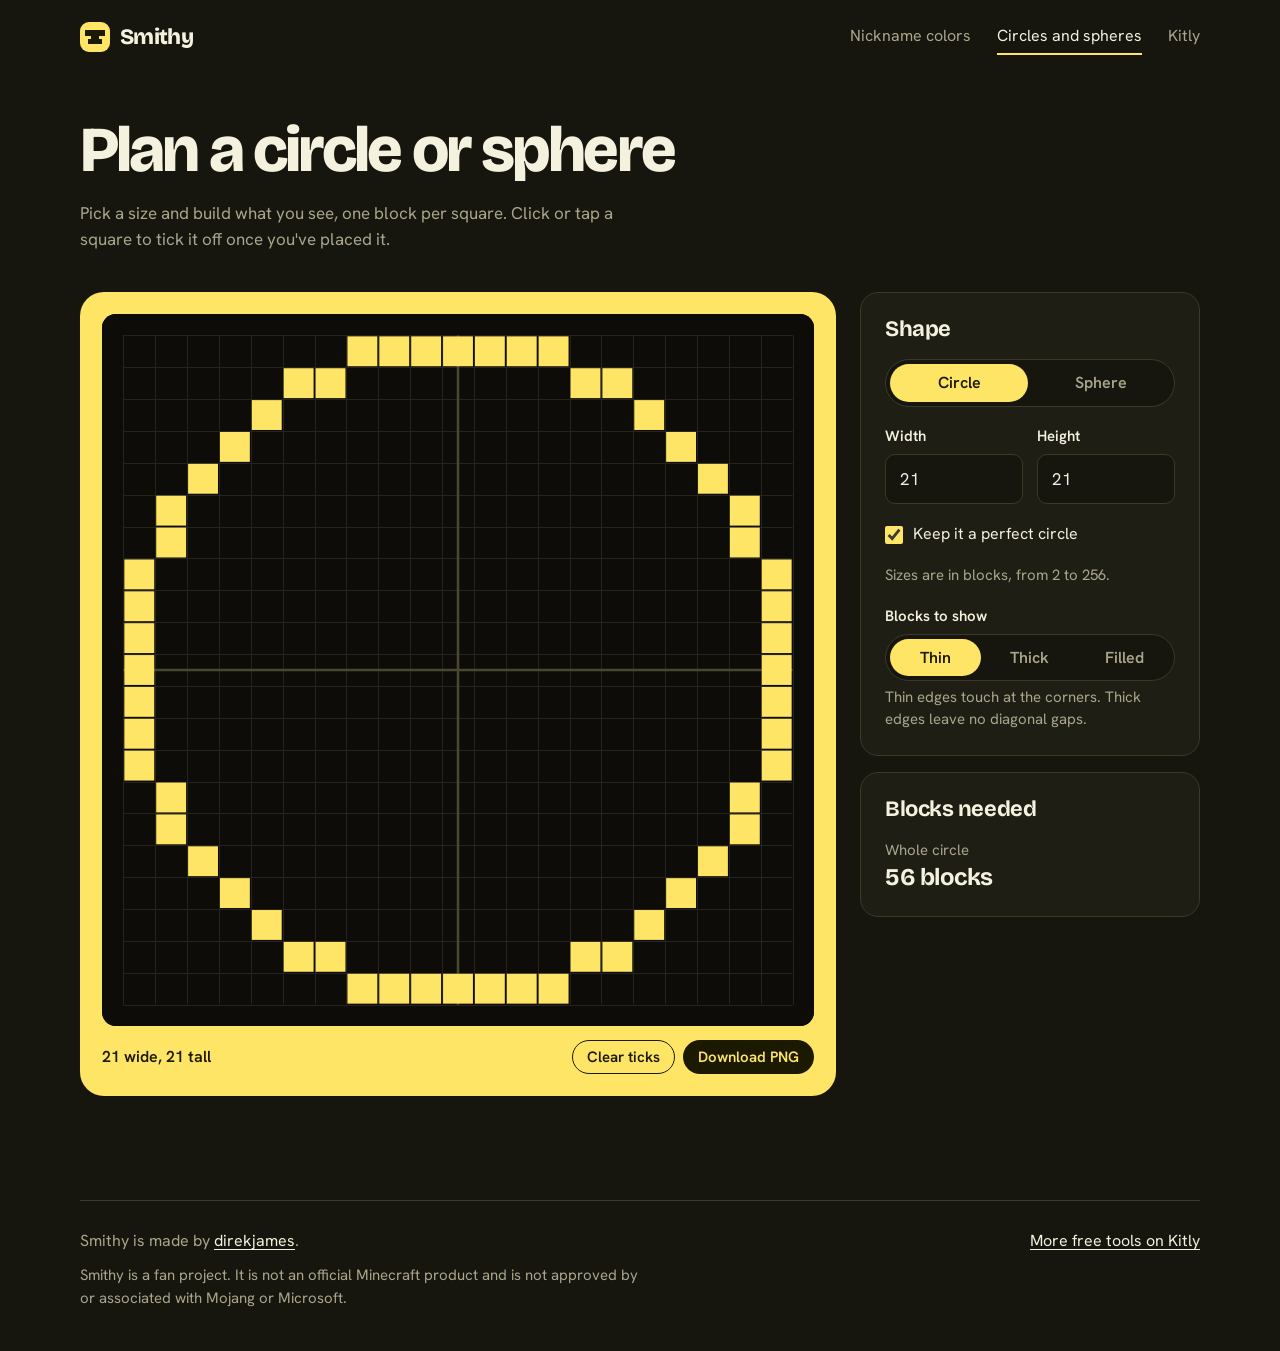
==== circles.html @ 697c505d "1.0.0" ====
<!doctype html>
<html lang="en">
<head>
  <meta charset="utf-8">
  <meta name="viewport" content="width=device-width, initial-scale=1">
  <title>Circles and spheres | Smithy</title>
  <meta name="description" content="Plan a Minecraft circle, oval or sphere block by block, with layer views and block counts.">
  <meta name="theme-color" content="#16150e">
  <meta property="og:title" content="Circles and spheres | Smithy">
  <meta property="og:description" content="Plan a Minecraft circle, oval or sphere block by block, with layer views and block counts.">
  <meta property="og:type" content="website">
  <link rel="icon" href="data:image/svg+xml,%3Csvg xmlns='http://www.w3.org/2000/svg' viewBox='0 0 32 32'%3E%3Crect width='32' height='32' rx='9' fill='%23ffe566'/%3E%3Cpath fill='%231b1900' d='M6 9h20v6h-6v3h3v5H9v-5h3v-3H6z'/%3E%3C/svg%3E">
  <link rel="preconnect" href="https://fonts.googleapis.com">
  <link rel="preconnect" href="https://fonts.gstatic.com" crossorigin>
  <link href="https://fonts.googleapis.com/css2?family=Bricolage+Grotesque:opsz,wght@12..96,500;12..96,700;12..96,800&family=Hanken+Grotesk:wght@400;600&display=swap" rel="stylesheet">
  <link rel="stylesheet" href="assets/style.css">
</head>
<body>
  <a class="skip" href="#main">Skip to the tool</a>

  <header class="wrap topbar">
    <a class="mark" href="./" aria-label="Smithy home">
      <span class="mark-tile" aria-hidden="true">
        <svg viewBox="0 0 30 30"><path fill="currentColor" d="M5 8h20v6h-6v3h3v5H8v-5h3v-3H5z"/></svg>
      </span>Smithy
    </a>
    <nav class="nav" aria-label="Main">
      <a href="nickname.html">Nickname colors</a>
      <a href="circles.html" aria-current="page">Circles and spheres</a>
      <a href="https://direkjames.github.io/">Kitly</a>
    </nav>
  </header>

  <main class="wrap" id="main">
    <div class="intro">
      <h1 class="intro-title">Plan a circle or sphere</h1>
      <p class="intro-text">Pick a size and build what you see, one block per square. Click or tap a square to tick it off once you've placed it.</p>
    </div>

    <noscript><p class="noscript">This tool needs JavaScript. Turn it on in your browser, then reload the page.</p></noscript>

    <div class="layout layout-plan">
      <div class="stage-card">
        <div class="board"><canvas id="board" role="img" aria-label="Block layout"></canvas></div>

        <div class="layers" id="layers" hidden>
          <button class="layer-step" type="button" id="layer-down" aria-label="Layer below">
            <svg viewBox="0 0 24 24" fill="none" stroke="currentColor" stroke-width="2.4" stroke-linecap="round" stroke-linejoin="round" aria-hidden="true"><path d="m6 9 6 6 6-6"/></svg>
          </button>
          <input type="range" id="layer" min="1" max="1" value="1" aria-label="Layer">
          <button class="layer-step" type="button" id="layer-up" aria-label="Layer above">
            <svg viewBox="0 0 24 24" fill="none" stroke="currentColor" stroke-width="2.4" stroke-linecap="round" stroke-linejoin="round" aria-hidden="true"><path d="m6 15 6-6 6 6"/></svg>
          </button>
        </div>

        <div class="board-bar">
          <p class="board-readout" id="readout" aria-live="polite"></p>
          <div class="board-actions">
            <button class="btn btn-ink-line btn-small" type="button" id="clear-ticks">Clear ticks</button>
            <button class="btn btn-ink btn-small" type="button" id="download">Download PNG</button>
          </div>
        </div>
      </div>

      <div class="side">
        <form class="panel" id="controls" autocomplete="off">
          <h2 class="panel-title">Shape</h2>

          <div class="seg" role="radiogroup" aria-label="Shape">
            <label class="seg-item"><input type="radio" name="shape" value="circle" checked><span>Circle</span></label>
            <label class="seg-item"><input type="radio" name="shape" value="sphere"><span>Sphere</span></label>
          </div>

          <div id="circle-size">
            <div class="field-row">
              <div class="field">
                <label for="width">Width</label>
                <input type="number" id="width" name="width" min="2" max="256" step="1" value="21" inputmode="numeric">
              </div>
              <div class="field">
                <label for="height">Height</label>
                <input type="number" id="height" name="height" min="2" max="256" step="1" value="21" inputmode="numeric">
              </div>
            </div>
          </div>
          <label class="check" id="lock-row"><input type="checkbox" name="lock" checked><span>Keep it a perfect circle</span></label>

          <div class="field" id="sphere-size" hidden>
            <label for="diameter">Diameter</label>
            <input type="number" id="diameter" name="diameter" min="2" max="128" step="1" value="21" inputmode="numeric">
          </div>

          <p class="hint" id="size-hint">Sizes are in blocks, from 2 to 256.</p>

          <div class="field" id="circle-style">
            <span class="group-label" id="style-label">Blocks to show</span>
            <div class="seg" role="radiogroup" aria-labelledby="style-label">
              <label class="seg-item"><input type="radio" name="style" value="thin" checked><span>Thin</span></label>
              <label class="seg-item"><input type="radio" name="style" value="thick"><span>Thick</span></label>
              <label class="seg-item"><input type="radio" name="style" value="filled"><span>Filled</span></label>
            </div>
            <p class="hint">Thin edges touch at the corners. Thick edges leave no diagonal gaps.</p>
          </div>

          <div class="field" id="sphere-style" hidden>
            <span class="group-label" id="fill-label">Inside</span>
            <div class="seg" role="radiogroup" aria-labelledby="fill-label">
              <label class="seg-item"><input type="radio" name="fill" value="hollow" checked><span>Hollow</span></label>
              <label class="seg-item"><input type="radio" name="fill" value="solid"><span>Solid</span></label>
            </div>
            <p class="hint">The faint squares show the layer below, so you can line each layer up.</p>
          </div>
        </form>

        <div class="panel">
          <h2 class="panel-title">Blocks needed</h2>
          <dl class="stats">
            <div class="stat" id="stat-layer" hidden><dt id="stat-layer-label">This layer</dt><dd id="stat-layer-value"></dd></div>
            <div class="stat"><dt id="stat-total-label">Total</dt><dd id="stat-total-value"></dd></div>
          </dl>
        </div>
      </div>
    </div>
  </main>

  <footer class="wrap">
    <div class="footer">
      <div class="footer-row">
        <p>Smithy is made by <a href="https://github.com/direkjames" target="_blank" rel="noopener">direkjames</a>.</p>
        <p><a href="https://direkjames.github.io/">More free tools on Kitly</a></p>
      </div>
      <p class="footer-small">Smithy is a fan project. It is not an official Minecraft product and is not approved by or associated with Mojang or Microsoft.</p>
    </div>
  </footer>

  <script src="assets/circle.js"></script>
</body>
</html>
---- assets/style.css ----
:root {
  --bg: #16150e;
  --surface: #1f1e15;
  --surface-hi: #2a281b;
  --line: #3b3927;
  --text: #f4f1de;
  --muted: #aaa68c;
  --accent: #ffe566;
  --accent-ink: #1b1900;
  --danger: #ff9d8a;

  --font-display: "Bricolage Grotesque", "Segoe UI", system-ui, sans-serif;
  --font-body: "Hanken Grotesk", "Segoe UI", system-ui, -apple-system, sans-serif;
  --font-code: ui-monospace, "Cascadia Mono", Consolas, Menlo, monospace;

  --wrap: 1120px;
  --gutter: clamp(16px, 4vw, 40px);
  color-scheme: dark;
}

* { box-sizing: border-box; }

html { -webkit-text-size-adjust: 100%; }

body {
  margin: 0;
  background: var(--bg);
  color: var(--text);
  font-family: var(--font-body);
  font-size: 1.0625rem;
  line-height: 1.55;
  -webkit-font-smoothing: antialiased;
}

a { color: inherit; }

[hidden] { display: none !important; }

:focus-visible {
  outline: 2px solid var(--accent);
  outline-offset: 3px;
  border-radius: 6px;
}

.wrap {
  width: 100%;
  max-width: calc(var(--wrap) + var(--gutter) * 2);
  margin: 0 auto;
  padding: 0 var(--gutter);
}

.skip { position: absolute; left: -9999px; }
.skip:focus {
  left: var(--gutter);
  top: 12px;
  z-index: 20;
  background: var(--accent);
  color: var(--accent-ink);
  padding: 8px 14px;
  border-radius: 8px;
}

/* Top bar */

.topbar {
  display: flex;
  flex-wrap: wrap;
  align-items: center;
  justify-content: space-between;
  gap: 10px 24px;
  padding-top: 20px;
  padding-bottom: 20px;
}

.mark {
  display: inline-flex;
  align-items: center;
  gap: 10px;
  font-family: var(--font-display);
  font-weight: 800;
  font-size: 1.375rem;
  letter-spacing: -0.03em;
  text-decoration: none;
}
.mark-tile {
  display: grid;
  place-items: center;
  width: 30px;
  height: 30px;
  border-radius: 9px;
  background: var(--accent);
  color: var(--accent-ink);
}
.mark-tile svg { width: 30px; height: 30px; display: block; }

.nav {
  display: flex;
  flex-wrap: wrap;
  gap: 6px clamp(14px, 3vw, 26px);
  font-size: 1rem;
}
.nav a {
  color: var(--muted);
  text-decoration: none;
  padding: 4px 0;
  border-bottom: 2px solid transparent;
}
.nav a:hover { color: var(--text); }
.nav a[aria-current="page"] {
  color: var(--text);
  border-bottom-color: var(--accent);
}

/* Intro */

.intro { padding: clamp(20px, 4vw, 44px) 0 clamp(24px, 4vw, 40px); }

.intro-title {
  margin: 0;
  max-width: 18ch;
  font-family: var(--font-display);
  font-weight: 800;
  font-size: clamp(2.25rem, 6vw, 4rem);
  line-height: 0.98;
  letter-spacing: -0.045em;
}

.intro-text {
  margin: 18px 0 0;
  max-width: 58ch;
  color: var(--muted);
}

/* Home page tool cards */

.tools {
  display: grid;
  grid-template-columns: repeat(auto-fit, minmax(min(100%, 340px), 1fr));
  gap: 16px;
}

.tool {
  display: flex;
  flex-direction: column;
  align-items: flex-start;
  background: var(--surface);
  border: 1px solid var(--line);
  border-radius: 24px;
  padding: clamp(22px, 3vw, 32px);
}
.tool-art {
  width: 100%;
  border-radius: 14px;
  background: var(--bg);
  border: 1px solid var(--line);
  padding: 22px;
  display: grid;
  place-items: center;
  min-height: 158px;
}
.tool-art svg { display: block; width: 110px; height: 110px; }
.tool-sample {
  font-family: var(--font-code);
  font-weight: 700;
  font-size: clamp(1.75rem, 5vw, 2.5rem);
  letter-spacing: 0.02em;
}
.tool-name {
  margin: 22px 0 8px;
  font-family: var(--font-display);
  font-weight: 700;
  font-size: clamp(1.625rem, 3.4vw, 2.125rem);
  line-height: 1.05;
  letter-spacing: -0.03em;
}
.tool-desc { margin: 0 0 24px; color: var(--muted); max-width: 44ch; }
.tool .btn { margin-top: auto; }

/* Two-column tool layout */

.layout {
  display: grid;
  grid-template-columns: minmax(0, 1fr) minmax(0, 460px);
  gap: 24px;
  align-items: start;
}
.layout-plan { grid-template-columns: minmax(0, 1fr) 340px; }
.layout-nick .side { position: static; }

.controls { display: grid; gap: 16px; min-width: 0; }

.side {
  position: sticky;
  top: 20px;
  display: grid;
  gap: 16px;
  min-width: 0;
}

/* The stage: the one loud thing on each page */

.stage-card {
  background: var(--accent);
  color: var(--accent-ink);
  border-radius: 24px;
  padding: clamp(14px, 2vw, 22px);
}
.stage-card :focus-visible { outline-color: var(--accent-ink); }

/* Buttons */

.btn {
  display: inline-flex;
  align-items: center;
  justify-content: center;
  gap: 8px;
  padding: 11px 18px;
  border-radius: 999px;
  border: 1.5px solid transparent;
  background: transparent;
  font: inherit;
  font-weight: 600;
  font-size: 1rem;
  line-height: 1.2;
  text-decoration: none;
  cursor: pointer;
  transition: background-color 0.15s, color 0.15s, border-color 0.15s;
}
.btn-small { padding: 7px 14px; font-size: 0.9375rem; }

.btn-accent { background: var(--accent); color: var(--accent-ink); }
.btn-accent:hover { background: #fff0a3; }

.btn-ink { background: var(--accent-ink); color: var(--accent); }
.btn-ink:hover { background: #33300a; }

.btn-ink-line { border-color: var(--accent-ink); color: var(--accent-ink); }
.btn-ink-line:hover { background: var(--accent-ink); color: var(--accent); }

.btn-line { border-color: var(--line); color: var(--text); }
.btn-line:hover { border-color: var(--accent); color: var(--accent); }

/* Panels and fields */

.panel {
  display: grid;
  gap: 18px;
  background: var(--surface);
  border: 1px solid var(--line);
  border-radius: 18px;
  padding: clamp(18px, 2.4vw, 24px);
  min-width: 0;
}

.panel-title {
  margin: 0;
  font-family: var(--font-display);
  font-weight: 700;
  font-size: 1.375rem;
  line-height: 1.1;
  letter-spacing: -0.02em;
}

.field { display: grid; gap: 6px; min-width: 0; }

.field-row {
  display: grid;
  grid-template-columns: repeat(2, minmax(0, 1fr));
  gap: 14px;
}

.field label,
.group-label {
  font-size: 0.9375rem;
  font-weight: 600;
  color: var(--text);
}
.group-label { margin: 0; }

input[type="text"],
input[type="number"],
select {
  width: 100%;
  padding: 11px 14px;
  background: var(--bg);
  color: var(--text);
  border: 1.5px solid var(--line);
  border-radius: 10px;
  font: inherit;
}
input[type="text"]::placeholder { color: #7d7a64; }
input[type="text"]:focus,
input[type="number"]:focus,
select:focus {
  outline: none;
  border-color: var(--accent);
}

input[type="range"] { width: 100%; accent-color: var(--accent); }

.hint {
  margin: 0;
  color: var(--muted);
  font-size: 0.9375rem;
  line-height: 1.45;
}
.hint.is-error { color: var(--danger); }

.check {
  display: flex;
  align-items: center;
  gap: 10px;
  font-size: 1rem;
  cursor: pointer;
}
.check input {
  width: 18px;
  height: 18px;
  margin: 0;
  accent-color: var(--accent);
}
.checks { display: flex; flex-wrap: wrap; gap: 10px 22px; }

/* Segmented choice */

.seg {
  display: grid;
  grid-auto-flow: column;
  grid-auto-columns: 1fr;
  gap: 4px;
  padding: 4px;
  background: var(--bg);
  border: 1px solid var(--line);
  border-radius: 999px;
}
.seg-item { position: relative; cursor: pointer; }
.seg-item input {
  position: absolute;
  inset: 0;
  width: 100%;
  height: 100%;
  margin: 0;
  opacity: 0;
  cursor: pointer;
}
.seg-item span {
  display: block;
  padding: 9px 6px;
  border-radius: 999px;
  text-align: center;
  font-weight: 600;
  font-size: 1rem;
  line-height: 1.2;
  color: var(--muted);
  transition: background-color 0.15s, color 0.15s;
}
.seg-item:hover span { color: var(--text); }
.seg-item input:checked + span {
  background: var(--accent);
  color: var(--accent-ink);
}
.seg-item input:focus-visible + span {
  outline: 2px solid var(--accent);
  outline-offset: 2px;
}

/* ---------- Nickname colors ---------- */

.chat {
  background: #0d0c08;
  border-radius: 14px;
  padding: clamp(18px, 3vw, 28px) clamp(14px, 2.4vw, 22px);
  font-family: var(--font-code);
  overflow: hidden;
}
.chat-name {
  margin: 0;
  font-size: clamp(1.75rem, 4.4vw, 2.75rem);
  font-weight: 700;
  line-height: 1.15;
  overflow-wrap: anywhere;
  white-space: pre-wrap;
  min-height: 1.15em;
}
.chat-line {
  margin: 14px 0 0;
  font-size: 1rem;
  line-height: 1.4;
  color: #ffffff;
  text-shadow: 0.09em 0.09em 0 #3f3f3f;
  overflow-wrap: anywhere;
  white-space: pre-wrap;
}
.chat .is-bold { font-weight: 800; }
.chat-line .is-bold { font-weight: 700; }
.chat .is-italic { font-style: italic; }
.chat .is-under { text-decoration-line: underline; }
.chat .is-strike { text-decoration-line: line-through; }
.chat .is-under.is-strike { text-decoration-line: underline line-through; }

.stops { display: grid; gap: 8px; }
.stop {
  display: flex;
  align-items: center;
  gap: 10px;
  padding: 6px 8px 6px 6px;
  background: var(--bg);
  border: 1.5px solid var(--line);
  border-radius: 10px;
}
.stop input[type="color"] {
  flex: none;
  width: 44px;
  height: 32px;
  padding: 0;
  border: 0;
  border-radius: 6px;
  background: none;
  cursor: pointer;
}
.stop input[type="color"]::-webkit-color-swatch-wrapper { padding: 0; }
.stop input[type="color"]::-webkit-color-swatch { border: 1px solid var(--line); border-radius: 6px; }
.stop input[type="color"]::-moz-color-swatch { border: 1px solid var(--line); border-radius: 6px; }
.stop input[type="text"] {
  flex: 1;
  min-width: 0;
  padding: 6px 8px;
  border: 0;
  background: transparent;
  font-family: var(--font-code);
  font-size: 0.9375rem;
}
.stop input[type="text"]:focus { outline: 2px solid var(--accent); outline-offset: 0; border-radius: 6px; }
.stop-remove {
  flex: none;
  width: 32px;
  height: 32px;
  display: grid;
  place-items: center;
  border: 0;
  border-radius: 8px;
  background: transparent;
  color: var(--muted);
  cursor: pointer;
}
.stop-remove:hover { color: var(--danger); background: var(--surface-hi); }
.stop-remove svg { width: 16px; height: 16px; }

.presets {
  display: grid;
  grid-template-columns: repeat(auto-fill, minmax(104px, 1fr));
  gap: 8px;
}
.preset {
  display: grid;
  gap: 6px;
  padding: 6px 6px 8px;
  background: var(--bg);
  border: 1.5px solid var(--line);
  border-radius: 12px;
  color: var(--text);
  font: inherit;
  font-size: 0.9375rem;
  cursor: pointer;
  transition: border-color 0.15s;
}
.preset:hover { border-color: var(--accent); }
.preset-bar { display: block; height: 26px; border-radius: 7px; }

.outputs { display: grid; gap: 12px; }
.out {
  display: grid;
  gap: 10px;
  background: var(--surface);
  border: 1px solid var(--line);
  border-radius: 18px;
  padding: 18px;
  min-width: 0;
}
.out-head {
  display: flex;
  align-items: flex-start;
  justify-content: space-between;
  gap: 12px;
}
.out-name {
  margin: 0;
  font-family: var(--font-display);
  font-weight: 700;
  font-size: 1.125rem;
  line-height: 1.2;
  letter-spacing: -0.01em;
}
.out-where { margin: 2px 0 0; color: var(--muted); font-size: 0.9375rem; line-height: 1.4; }
.out-code {
  margin: 0;
  padding: 12px;
  max-height: 132px;
  overflow: auto;
  background: var(--bg);
  border: 1px solid var(--line);
  border-radius: 10px;
  font-family: var(--font-code);
  font-size: 0.875rem;
  line-height: 1.5;
  white-space: pre-wrap;
  word-break: break-all;
}
.out-meta { margin: 0; color: var(--muted); font-size: 0.9375rem; line-height: 1.4; }
.out-meta.is-long { color: var(--accent); }

/* ---------- Circles and spheres ---------- */

.board {
  position: relative;
  background: #0d0c08;
  border-radius: 14px;
  overflow: hidden;
  aspect-ratio: 1 / 1;
}
.board canvas {
  position: absolute;
  inset: 0;
  width: 100%;
  height: 100%;
  display: block;
  cursor: crosshair;
  touch-action: manipulation;
}

.board-bar {
  display: flex;
  flex-wrap: wrap;
  align-items: center;
  justify-content: space-between;
  gap: 10px 16px;
  margin-top: 14px;
}
.board-readout {
  margin: 0;
  font-weight: 600;
  font-size: 1rem;
  line-height: 1.3;
}
.board-actions { display: flex; flex-wrap: wrap; gap: 8px; }

.layers {
  display: grid;
  grid-template-columns: auto minmax(0, 1fr) auto;
  align-items: center;
  gap: 10px;
  margin-top: 14px;
}
.layers input[type="range"] { accent-color: var(--accent-ink); }
.layer-step {
  width: 40px;
  height: 40px;
  display: grid;
  place-items: center;
  border: 1.5px solid var(--accent-ink);
  border-radius: 999px;
  background: transparent;
  color: var(--accent-ink);
  cursor: pointer;
}
.layer-step:hover { background: var(--accent-ink); color: var(--accent); }
.layer-step svg { width: 18px; height: 18px; }

.stats { margin: 0; display: grid; gap: 12px; }
.stat { display: grid; gap: 2px; }
.stat dt { color: var(--muted); font-size: 0.9375rem; }
.stat dd {
  margin: 0;
  font-family: var(--font-display);
  font-weight: 700;
  font-size: 1.5rem;
  line-height: 1.15;
  letter-spacing: -0.02em;
}
.stat dd small {
  display: block;
  font-family: var(--font-body);
  font-weight: 400;
  font-size: 0.9375rem;
  letter-spacing: 0;
  color: var(--muted);
  margin-top: 2px;
}

/* Footer */

.footer {
  margin-top: clamp(56px, 9vw, 104px);
  border-top: 1px solid var(--line);
  padding-top: 28px;
  padding-bottom: 40px;
  display: grid;
  gap: 10px;
  color: var(--muted);
  font-size: 1rem;
}
.footer-row {
  display: flex;
  flex-wrap: wrap;
  justify-content: space-between;
  gap: 12px 24px;
}
.footer p { margin: 0; }
.footer a { color: var(--text); text-underline-offset: 3px; }
.footer a:hover { color: var(--accent); }
.footer-small { font-size: 0.9375rem; max-width: 70ch; }

.noscript {
  border: 1px solid var(--line);
  border-radius: 14px;
  padding: 20px;
  color: var(--muted);
  margin-bottom: 16px;
}

/* Narrow screens */

@media (max-width: 900px) {
  .layout,
  .layout-plan {
    display: flex;
    flex-direction: column;
    align-items: stretch;
    gap: 16px;
  }
  .side { position: static; }

  /* Planner page: size first, then the board, then the counts */
  .layout-plan .side { display: contents; }
  .layout-plan #controls { order: 0; }
  .layout-plan .stage-card { order: 1; }
  .layout-plan .side > .panel:last-child { order: 2; }

  /* Nickname page: the preview sticks to the top while you change the options */
  .layout-nick .side { display: contents; }
  .layout-nick .stage-card {
    order: 0;
    position: sticky;
    top: 8px;
    z-index: 5;
    padding: 10px;
    border-radius: 18px;
    box-shadow: 0 10px 28px rgba(0, 0, 0, 0.5);
  }
  .layout-nick .chat { padding: 14px; }
  .layout-nick .chat-name { font-size: 1.5rem; }
  .layout-nick .chat-line { display: none; }
  .layout-nick .controls { order: 1; }
  .layout-nick .outputs { order: 2; }
}

@media (max-width: 420px) {
  .seg-item span { font-size: 0.9375rem; padding: 9px 4px; }
}

@media (prefers-reduced-motion: reduce) {
  * { transition: none !important; }
}
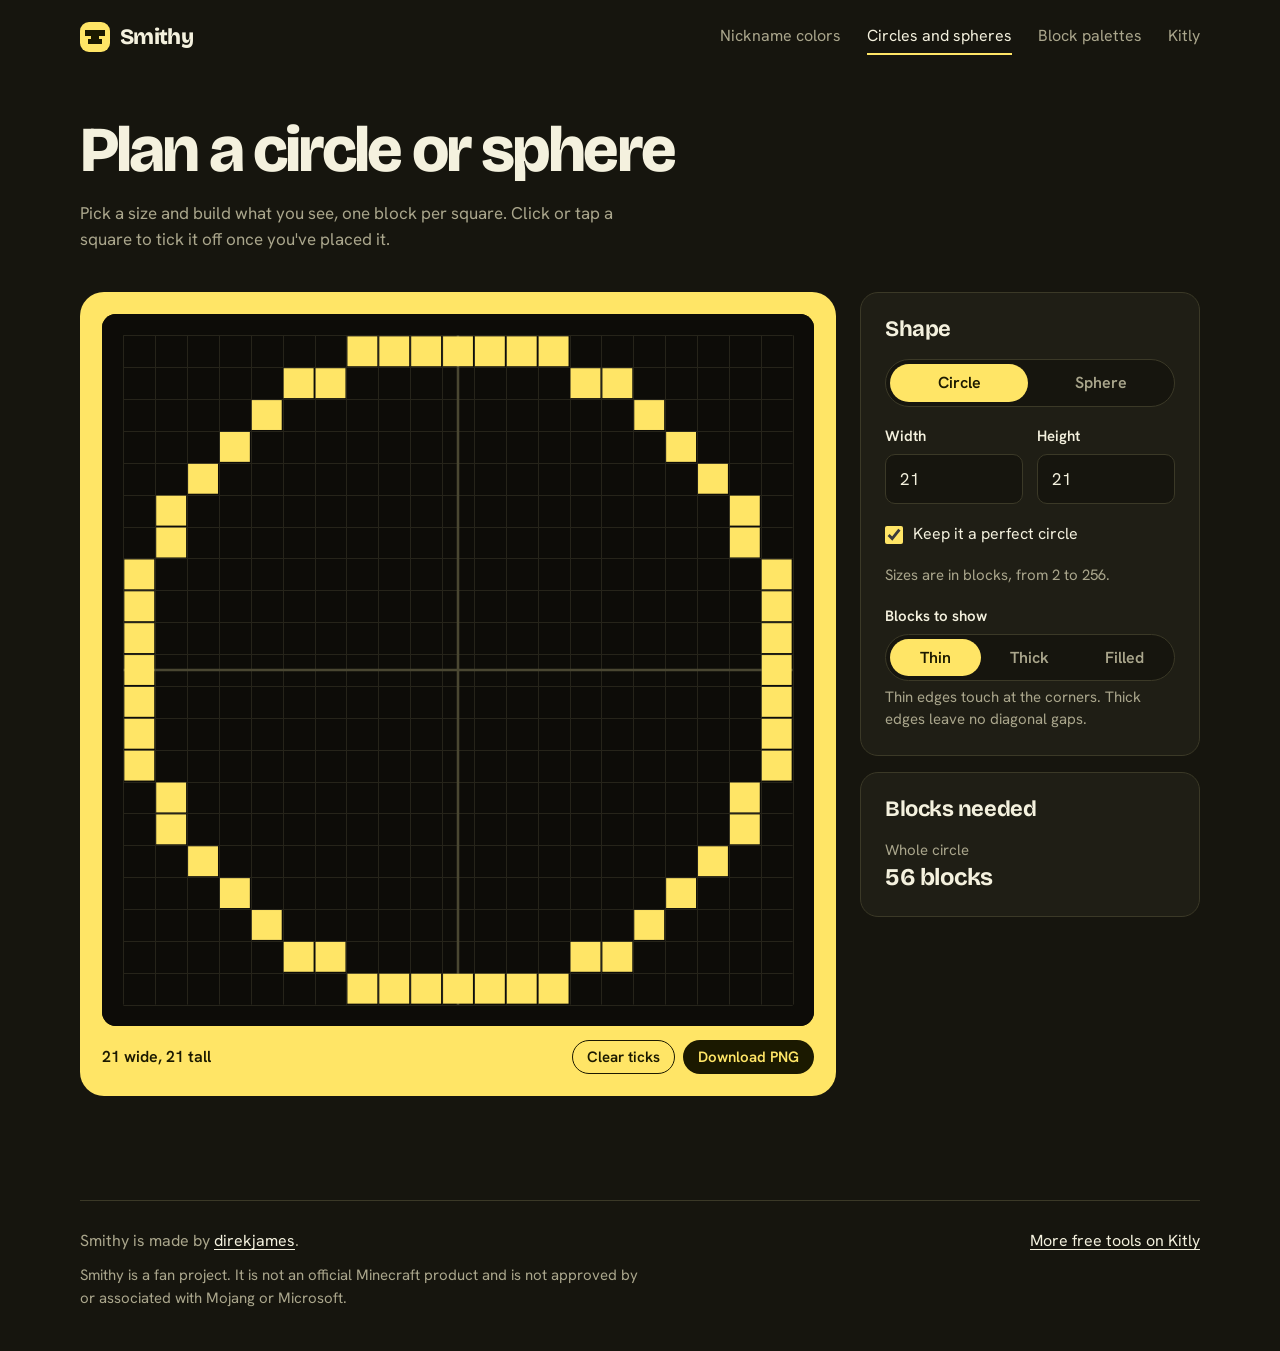
==== commit 6a622cb7: "Added Block Palette" ====
--- a/circles.html
+++ b/circles.html
@@ -27,6 +27,7 @@
     <nav class="nav" aria-label="Main">
       <a href="nickname.html">Nickname colors</a>
       <a href="circles.html" aria-current="page">Circles and spheres</a>
+      <a href="palettes.html">Block palettes</a>
       <a href="https://direkjames.github.io/">Kitly</a>
     </nav>
   </header>
--- a/assets/style.css
+++ b/assets/style.css
@@ -661,3 +661,175 @@
 @media (prefers-reduced-motion: reduce) {
   * { transition: none !important; }
 }
+
+/* ---------- Block palettes ---------- */
+
+.layout-match { grid-template-columns: 340px minmax(0, 1fr); }
+.section-gap { margin-top: 24px; }
+
+.section-head {
+  display: flex;
+  flex-wrap: wrap;
+  align-items: baseline;
+  justify-content: space-between;
+  gap: 6px 16px;
+  margin: clamp(32px, 5vw, 56px) 0 20px;
+}
+.section-title {
+  margin: 0;
+  font-family: var(--font-display);
+  font-weight: 700;
+  font-size: clamp(1.75rem, 4vw, 2.5rem);
+  line-height: 1.05;
+  letter-spacing: -0.03em;
+}
+
+/* A block picture. The canvas is 16 pixels wide and scales up with hard edges. */
+.blk {
+  display: block;
+  padding: 0;
+  border: 0;
+  background: none;
+  cursor: pointer;
+  line-height: 0;
+}
+.blk-img {
+  display: block;
+  width: 100%;
+  aspect-ratio: 1 / 1;
+  image-rendering: pixelated;
+  image-rendering: crisp-edges;
+}
+.blk:hover .blk-img,
+.blk:focus-visible .blk-img { outline: 3px solid #ffffff; outline-offset: -3px; }
+.blk:focus-visible { outline: none; }
+
+.swatch-board {
+  background: #0d0c08;
+  border-radius: 14px;
+  padding: clamp(14px, 2.4vw, 22px);
+  color: var(--text);
+}
+.match-head {
+  display: flex;
+  align-items: center;
+  gap: 14px;
+  margin-bottom: 18px;
+}
+.match-swatch {
+  flex: none;
+  width: 52px;
+  height: 52px;
+  border-radius: 12px;
+  border: 1px solid rgba(255, 255, 255, 0.25);
+}
+.match-title {
+  margin: 0;
+  font-family: var(--font-display);
+  font-weight: 700;
+  font-size: clamp(1.25rem, 2.6vw, 1.625rem);
+  line-height: 1.15;
+  letter-spacing: -0.02em;
+}
+.match-grid {
+  margin: 0;
+  padding: 0;
+  list-style: none;
+  display: grid;
+  grid-template-columns: repeat(auto-fill, minmax(170px, 1fr));
+  gap: 14px 16px;
+}
+.match {
+  display: grid;
+  grid-template-columns: 56px minmax(0, 1fr);
+  align-items: center;
+  gap: 12px;
+}
+.match-text { display: grid; gap: 1px; min-width: 0; }
+.match-name { font-size: 1rem; line-height: 1.25; }
+.match-hex { font-family: var(--font-code); font-size: 0.875rem; color: var(--muted); }
+
+.blend-form {
+  display: grid;
+  grid-template-columns: minmax(0, 1fr) auto minmax(0, 1fr) minmax(0, 1fr);
+  align-items: end;
+  gap: 14px;
+}
+.blend-swap { width: 46px; height: 46px; padding: 0; }
+.blend-swap svg { width: 20px; height: 20px; }
+.blend-check { grid-column: 1 / -1; }
+#blend-steps-out { color: var(--muted); font-weight: 400; margin-left: 6px; }
+.blend-steps input { margin: 12px 0; }
+
+.blend-strip {
+  display: grid;
+  grid-template-columns: repeat(var(--count, 7), minmax(0, 96px));
+  border-radius: 10px;
+  overflow: hidden;
+  width: min(100%, calc(var(--count, 7) * 96px));
+}
+.blend-names {
+  margin: 0;
+  padding-left: 1.4em;
+  columns: 3 200px;
+  column-gap: 32px;
+  color: var(--text);
+}
+.blend-names li { break-inside: avoid; padding: 1px 0; }
+.blend-names li::marker { color: var(--muted); }
+
+.gallery {
+  display: grid;
+  grid-template-columns: repeat(auto-fill, minmax(min(100%, 300px), 1fr));
+  gap: 16px;
+}
+.pal {
+  background: var(--surface);
+  border: 1px solid var(--line);
+  border-radius: 18px;
+  overflow: hidden;
+  padding-bottom: 18px;
+}
+.pal-row {
+  display: grid;
+  grid-template-columns: repeat(var(--count, 6), minmax(0, 1fr));
+}
+.pal-name {
+  margin: 16px 18px 4px;
+  font-family: var(--font-display);
+  font-weight: 700;
+  font-size: 1.25rem;
+  line-height: 1.15;
+  letter-spacing: -0.02em;
+}
+.pal-note { margin: 0 18px 10px; color: var(--muted); font-size: 0.9375rem; line-height: 1.4; }
+.pal-blocks {
+  margin: 0 18px;
+  padding: 0;
+  list-style: none;
+  columns: 2;
+  column-gap: 16px;
+  font-size: 0.9375rem;
+  line-height: 1.45;
+}
+.pal-blocks li { break-inside: avoid; }
+
+.tool-swatches {
+  display: grid;
+  grid-template-columns: repeat(7, 1fr);
+  width: min(100%, 266px);
+  border-radius: 8px;
+  overflow: hidden;
+}
+.tool-swatches span { aspect-ratio: 1 / 1; }
+
+@media (max-width: 900px) {
+  .layout-match .stage-card { order: 1; }
+  .blend-form { grid-template-columns: minmax(0, 1fr) auto minmax(0, 1fr); }
+  .blend-steps { grid-column: 1 / -1; }
+}
+@media (max-width: 520px) {
+  .blend-form { grid-template-columns: minmax(0, 1fr); }
+  .blend-swap { justify-self: start; }
+  .blend-names { columns: 2 140px; }
+}
